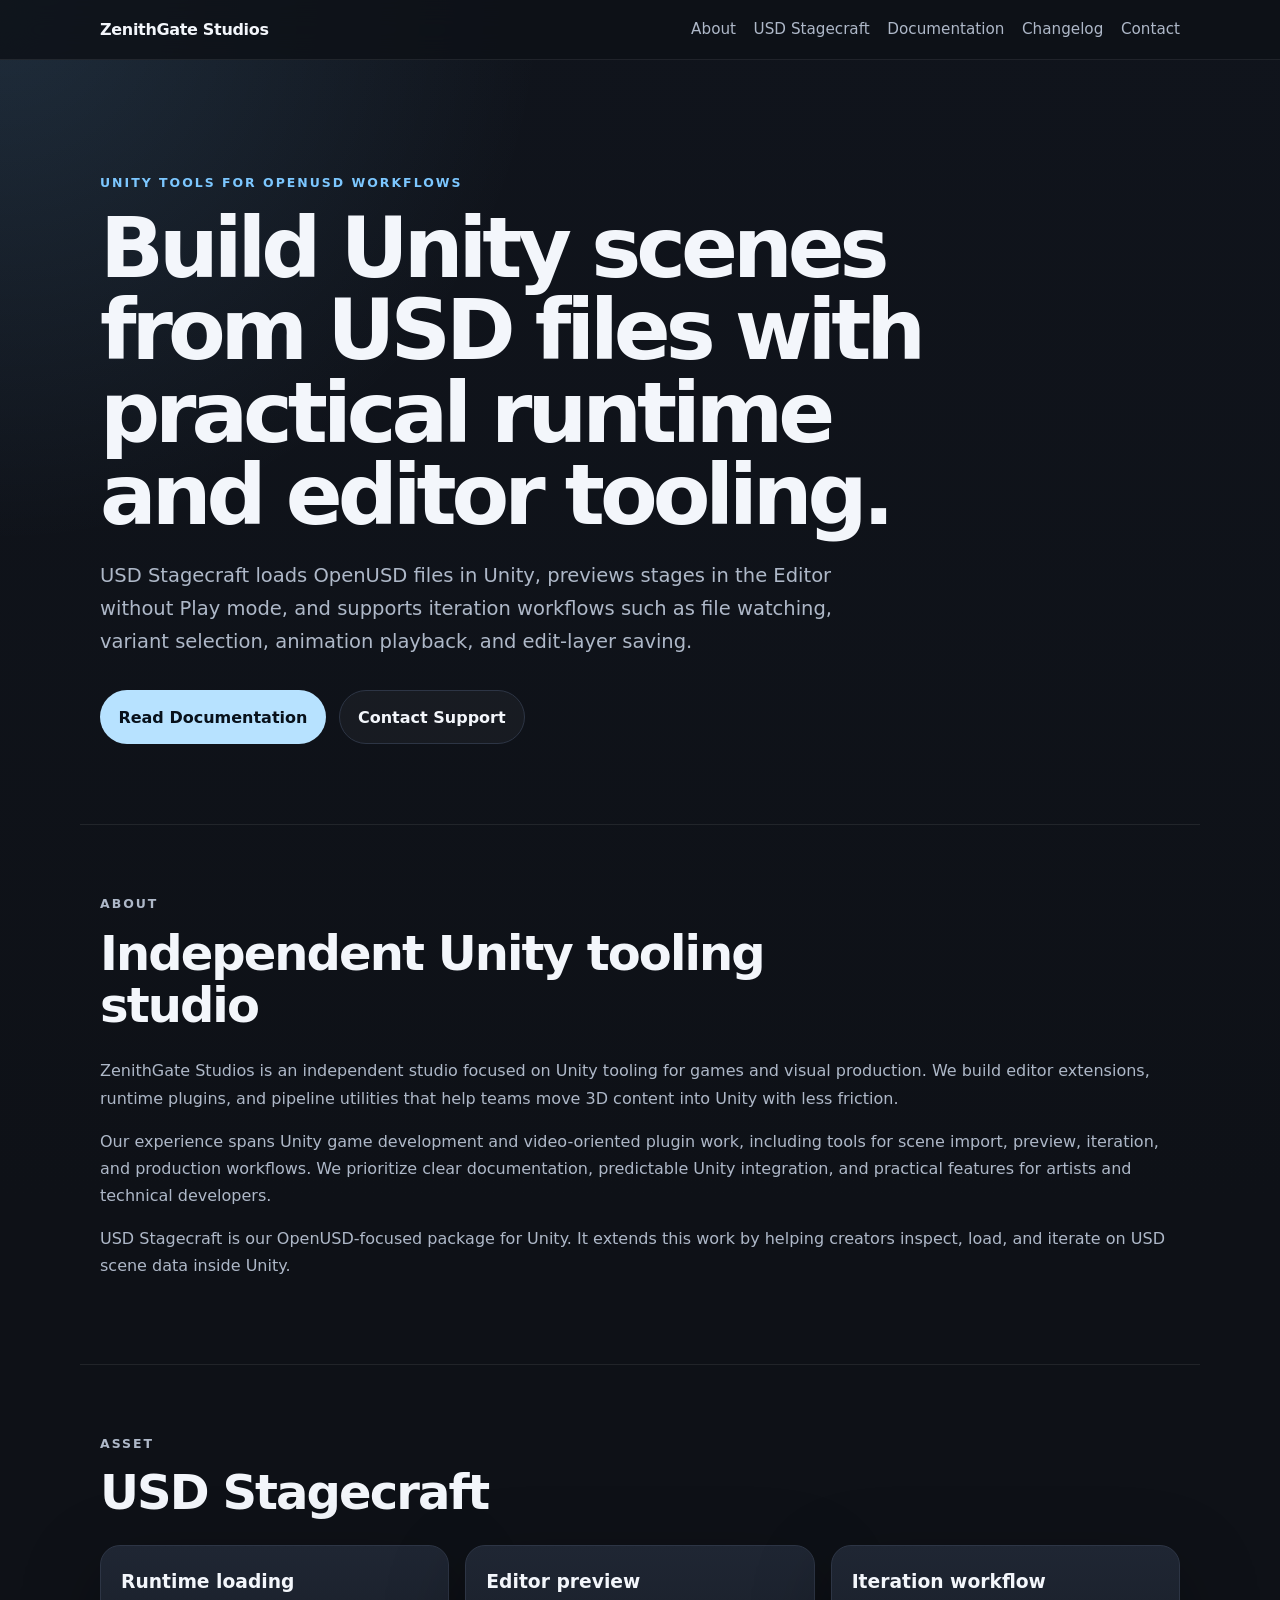
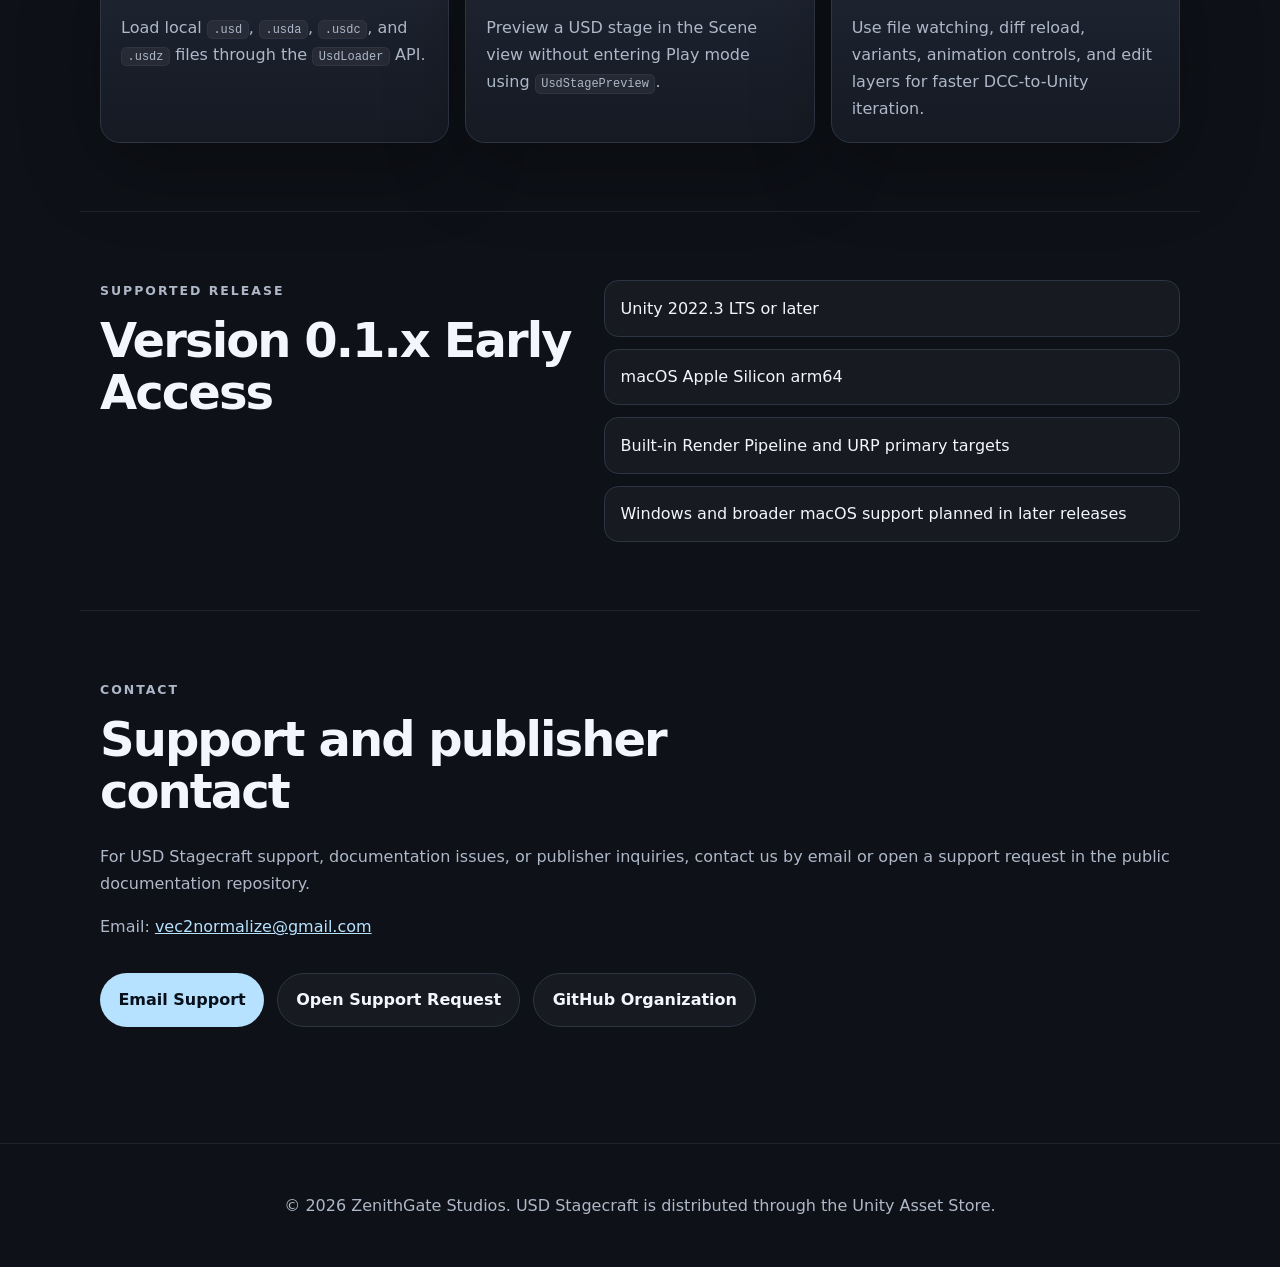
==== index.html @ a016b984 "feat: Unity審査向けパブリッシャーサイトを追加 GitHub Pages用の静的サイト、公開メール、スタジオ紹介、release-v0.1.x由来のドキュメント更新を反映する。  Co-au" ====
<!doctype html>
<html lang="en">
<head>
  <meta charset="utf-8">
  <meta name="viewport" content="width=device-width, initial-scale=1">
  <title>ZenithGate Studios | USD Stagecraft</title>
  <meta name="description" content="ZenithGate Studios builds Unity tooling for OpenUSD scene loading, editor preview, hot reload, and asset pipeline iteration.">
  <link rel="stylesheet" href="styles.css">
</head>
<body>
  <header class="site-header">
    <nav class="nav" aria-label="Primary navigation">
      <a class="brand" href="index.html">ZenithGate Studios</a>
      <div class="nav-links">
        <a href="#about">About</a>
        <a href="#asset">USD Stagecraft</a>
        <a href="documentation.html">Documentation</a>
        <a href="changelog.html">Changelog</a>
        <a href="#contact">Contact</a>
      </div>
    </nav>
  </header>

  <main>
    <section class="hero">
      <p class="eyebrow">Unity tools for OpenUSD workflows</p>
      <h1>Build Unity scenes from USD files with practical runtime and editor tooling.</h1>
      <p class="hero-copy">
        USD Stagecraft loads OpenUSD files in Unity, previews stages in the Editor without Play mode,
        and supports iteration workflows such as file watching, variant selection, animation playback,
        and edit-layer saving.
      </p>
      <div class="actions">
        <a class="button primary" href="documentation.html">Read Documentation</a>
        <a class="button secondary" href="#contact">Contact Support</a>
      </div>
    </section>

    <section id="about" class="section">
      <div class="section-heading">
        <p class="eyebrow">About</p>
        <h2>Independent Unity tooling studio</h2>
      </div>
      <p>
        ZenithGate Studios is an independent studio focused on Unity tooling for games and visual
        production. We build editor extensions, runtime plugins, and pipeline utilities that help
        teams move 3D content into Unity with less friction.
      </p>
      <p>
        Our experience spans Unity game development and video-oriented plugin work, including tools
        for scene import, preview, iteration, and production workflows. We prioritize clear
        documentation, predictable Unity integration, and practical features for artists and
        technical developers.
      </p>
      <p>
        USD Stagecraft is our OpenUSD-focused package for Unity. It extends this work by helping
        creators inspect, load, and iterate on USD scene data inside Unity.
      </p>
    </section>

    <section id="asset" class="section">
      <div class="section-heading">
        <p class="eyebrow">Asset</p>
        <h2>USD Stagecraft</h2>
      </div>
      <div class="card-grid">
        <article class="card">
          <h3>Runtime loading</h3>
          <p>Load local <code>.usd</code>, <code>.usda</code>, <code>.usdc</code>, and <code>.usdz</code> files through the <code>UsdLoader</code> API.</p>
        </article>
        <article class="card">
          <h3>Editor preview</h3>
          <p>Preview a USD stage in the Scene view without entering Play mode using <code>UsdStagePreview</code>.</p>
        </article>
        <article class="card">
          <h3>Iteration workflow</h3>
          <p>Use file watching, diff reload, variants, animation controls, and edit layers for faster DCC-to-Unity iteration.</p>
        </article>
      </div>
    </section>

    <section class="section split">
      <div>
        <p class="eyebrow">Supported release</p>
        <h2>Version 0.1.x Early Access</h2>
      </div>
      <div>
        <ul class="check-list">
          <li>Unity 2022.3 LTS or later</li>
          <li>macOS Apple Silicon arm64</li>
          <li>Built-in Render Pipeline and URP primary targets</li>
          <li>Windows and broader macOS support planned in later releases</li>
        </ul>
      </div>
    </section>

    <section id="contact" class="section contact">
      <div class="section-heading">
        <p class="eyebrow">Contact</p>
        <h2>Support and publisher contact</h2>
      </div>
      <p>
        For USD Stagecraft support, documentation issues, or publisher inquiries, contact us by email
        or open a support request in the public documentation repository.
      </p>
      <p>
        Email: <a href="mailto:vec2normalize@gmail.com">vec2normalize@gmail.com</a>
      </p>
      <div class="actions">
        <a class="button primary" href="mailto:vec2normalize@gmail.com">Email Support</a>
        <a class="button secondary" href="https://github.com/ZenithGateStudios/unity-usd-stagecraft-docs/issues/new">Open Support Request</a>
        <a class="button secondary" href="https://github.com/ZenithGateStudios">GitHub Organization</a>
      </div>
    </section>
  </main>

  <footer class="site-footer">
    <p>&copy; 2026 ZenithGate Studios. USD Stagecraft is distributed through the Unity Asset Store.</p>
  </footer>
</body>
</html>
---- styles.css ----
:root {
  color-scheme: light dark;
  --bg: #0e1117;
  --surface: #151a23;
  --surface-strong: #1f2633;
  --text: #f3f6fb;
  --muted: #aeb8c8;
  --accent: #7cc7ff;
  --accent-strong: #b7e2ff;
  --border: #2d3545;
  --shadow: 0 24px 80px rgba(0, 0, 0, 0.28);
  font-family: Inter, ui-sans-serif, system-ui, -apple-system, BlinkMacSystemFont, "Segoe UI", sans-serif;
}

* {
  box-sizing: border-box;
}

html {
  scroll-behavior: smooth;
}

body {
  margin: 0;
  background:
    radial-gradient(circle at top left, rgba(124, 199, 255, 0.14), transparent 34rem),
    linear-gradient(180deg, #10141c 0%, var(--bg) 42%);
  color: var(--text);
  line-height: 1.7;
}

a {
  color: var(--accent-strong);
}

code {
  border: 1px solid var(--border);
  border-radius: 0.35rem;
  background: rgba(255, 255, 255, 0.05);
  padding: 0.1rem 0.35rem;
  font-size: 0.92em;
}

pre {
  overflow-x: auto;
  border: 1px solid var(--border);
  border-radius: 1rem;
  background: #0a0d13;
  padding: 1.25rem;
}

pre code {
  border: 0;
  background: transparent;
  padding: 0;
}

.site-header {
  position: sticky;
  top: 0;
  z-index: 10;
  border-bottom: 1px solid rgba(255, 255, 255, 0.08);
  background: rgba(14, 17, 23, 0.84);
  backdrop-filter: blur(18px);
}

.nav {
  display: flex;
  align-items: center;
  justify-content: space-between;
  max-width: 1120px;
  margin: 0 auto;
  padding: 1rem 1.25rem;
  gap: 1rem;
}

.brand {
  color: var(--text);
  font-weight: 800;
  text-decoration: none;
  letter-spacing: -0.02em;
}

.nav-links {
  display: flex;
  flex-wrap: wrap;
  gap: 0.8rem 1.1rem;
}

.nav-links a {
  color: var(--muted);
  font-size: 0.95rem;
  text-decoration: none;
}

.nav-links a:hover {
  color: var(--text);
}

.hero,
.content-page,
.section {
  max-width: 1120px;
  margin: 0 auto;
}

.hero {
  padding: 7rem 1.25rem 5rem;
}

.hero h1,
.page-title h1 {
  max-width: 900px;
  margin: 0;
  font-size: clamp(2.6rem, 7vw, 5.25rem);
  line-height: 0.98;
  letter-spacing: -0.06em;
}

.hero-copy,
.page-title p,
.section p {
  color: var(--muted);
}

.hero-copy {
  max-width: 760px;
  margin: 1.4rem 0 0;
  font-size: 1.22rem;
}

.eyebrow {
  margin: 0 0 0.85rem;
  color: var(--accent);
  font-size: 0.78rem;
  font-weight: 800;
  letter-spacing: 0.16em;
  text-transform: uppercase;
}

.actions {
  display: flex;
  flex-wrap: wrap;
  gap: 0.8rem;
  margin-top: 2rem;
}

.button {
  display: inline-flex;
  align-items: center;
  justify-content: center;
  border-radius: 999px;
  padding: 0.78rem 1.15rem;
  font-weight: 700;
  text-decoration: none;
}

.button.primary {
  background: var(--accent-strong);
  color: #08111b;
}

.button.secondary {
  border: 1px solid var(--border);
  color: var(--text);
  background: rgba(255, 255, 255, 0.04);
}

.section {
  padding: 4.25rem 1.25rem;
  border-top: 1px solid rgba(255, 255, 255, 0.08);
}

.section-heading {
  max-width: 760px;
  margin-bottom: 1.6rem;
}

.section h2,
.page-title h1 {
  color: var(--text);
}

.section h2 {
  margin: 0 0 1rem;
  font-size: clamp(1.8rem, 4vw, 3rem);
  line-height: 1.08;
  letter-spacing: -0.04em;
}

.section h3 {
  margin: 0 0 0.65rem;
}

.card-grid {
  display: grid;
  grid-template-columns: repeat(3, minmax(0, 1fr));
  gap: 1rem;
}

.card {
  min-height: 100%;
  border: 1px solid var(--border);
  border-radius: 1.25rem;
  background: linear-gradient(180deg, var(--surface-strong), var(--surface));
  padding: 1.25rem;
  box-shadow: var(--shadow);
}

.card p {
  margin-bottom: 0;
}

.split {
  display: grid;
  grid-template-columns: minmax(0, 0.9fr) minmax(0, 1.1fr);
  gap: 2rem;
  align-items: start;
}

.check-list {
  display: grid;
  gap: 0.75rem;
  margin: 0;
  padding: 0;
  list-style: none;
}

.check-list li {
  border: 1px solid var(--border);
  border-radius: 0.9rem;
  background: rgba(255, 255, 255, 0.04);
  padding: 0.85rem 1rem;
}

.contact {
  margin-bottom: 3rem;
}

.content-page {
  padding: 0 0 3rem;
}

.page-title {
  padding: 5rem 1.25rem 3rem;
}

.page-title p {
  max-width: 760px;
  font-size: 1.15rem;
}

.table-wrapper {
  overflow-x: auto;
}

table {
  width: 100%;
  border-collapse: collapse;
  border: 1px solid var(--border);
  border-radius: 1rem;
  overflow: hidden;
}

th,
td {
  border-bottom: 1px solid var(--border);
  padding: 0.9rem 1rem;
  text-align: left;
  vertical-align: top;
}

th {
  width: 13rem;
  background: rgba(255, 255, 255, 0.05);
}

tr:last-child th,
tr:last-child td {
  border-bottom: 0;
}

.release h2 span {
  color: var(--muted);
  font-size: 1rem;
  font-weight: 600;
}

.site-footer {
  border-top: 1px solid rgba(255, 255, 255, 0.08);
  color: var(--muted);
  padding: 2rem 1.25rem;
  text-align: center;
}

@media (max-width: 820px) {
  .nav {
    align-items: flex-start;
    flex-direction: column;
  }

  .hero {
    padding-top: 4.5rem;
  }

  .card-grid,
  .split {
    grid-template-columns: 1fr;
  }
}
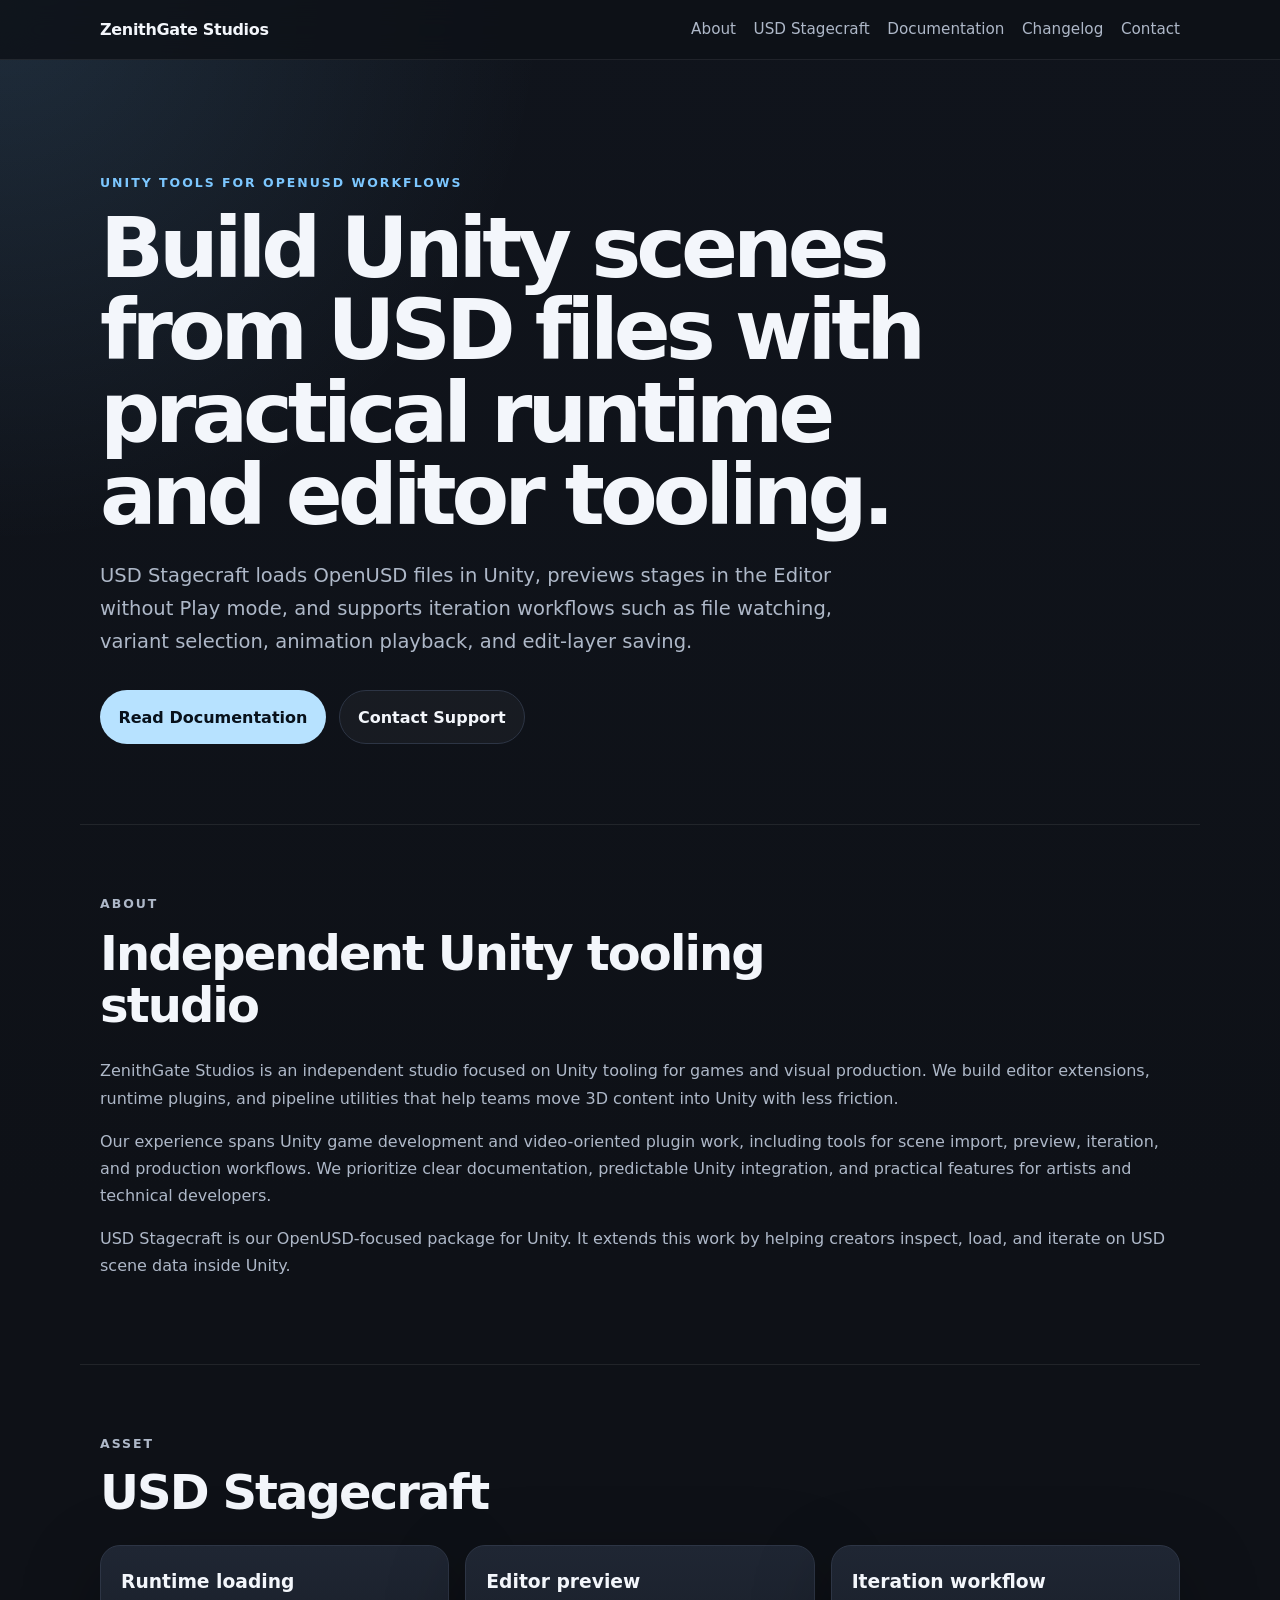
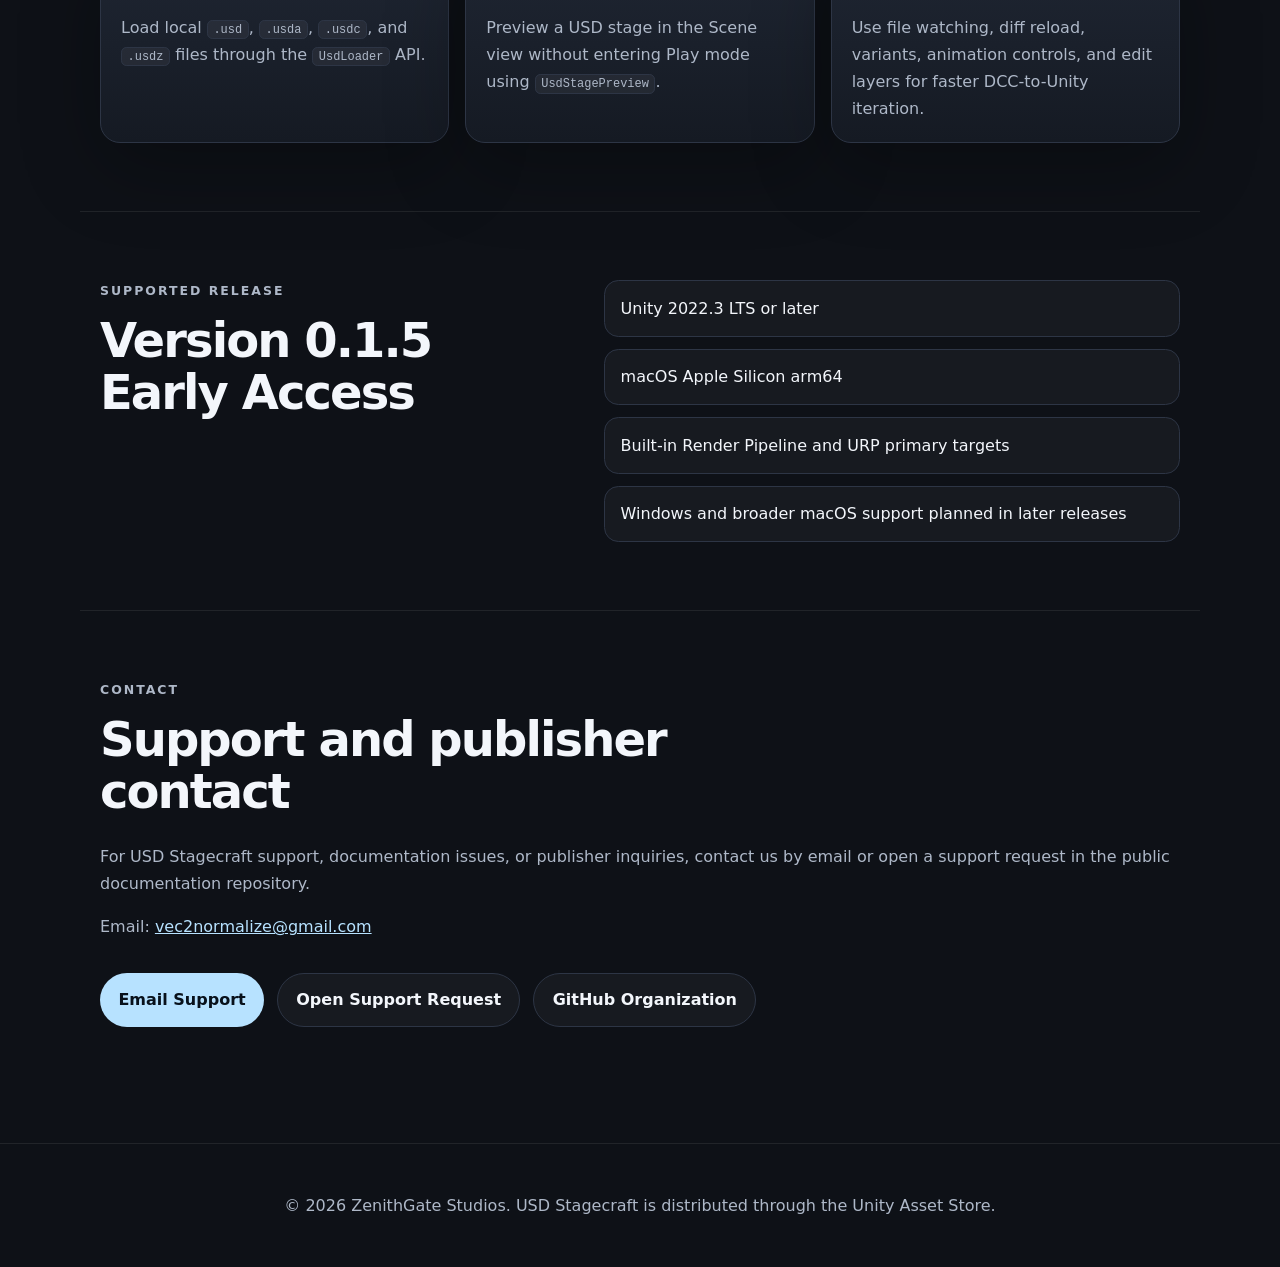
==== commit 1f3f2a58: "docs: 0.1.5の変更履歴とバージョン表記を反映 GitHub PagesサイトとCHANGELOGに0.1.5（英語ドキュメント対応）を追加する。  Co-authored-by: Curso" ====
--- a/index.html
+++ b/index.html
@@ -82,7 +82,7 @@
     <section class="section split">
       <div>
         <p class="eyebrow">Supported release</p>
-        <h2>Version 0.1.x Early Access</h2>
+        <h2>Version 0.1.5 Early Access</h2>
       </div>
       <div>
         <ul class="check-list">
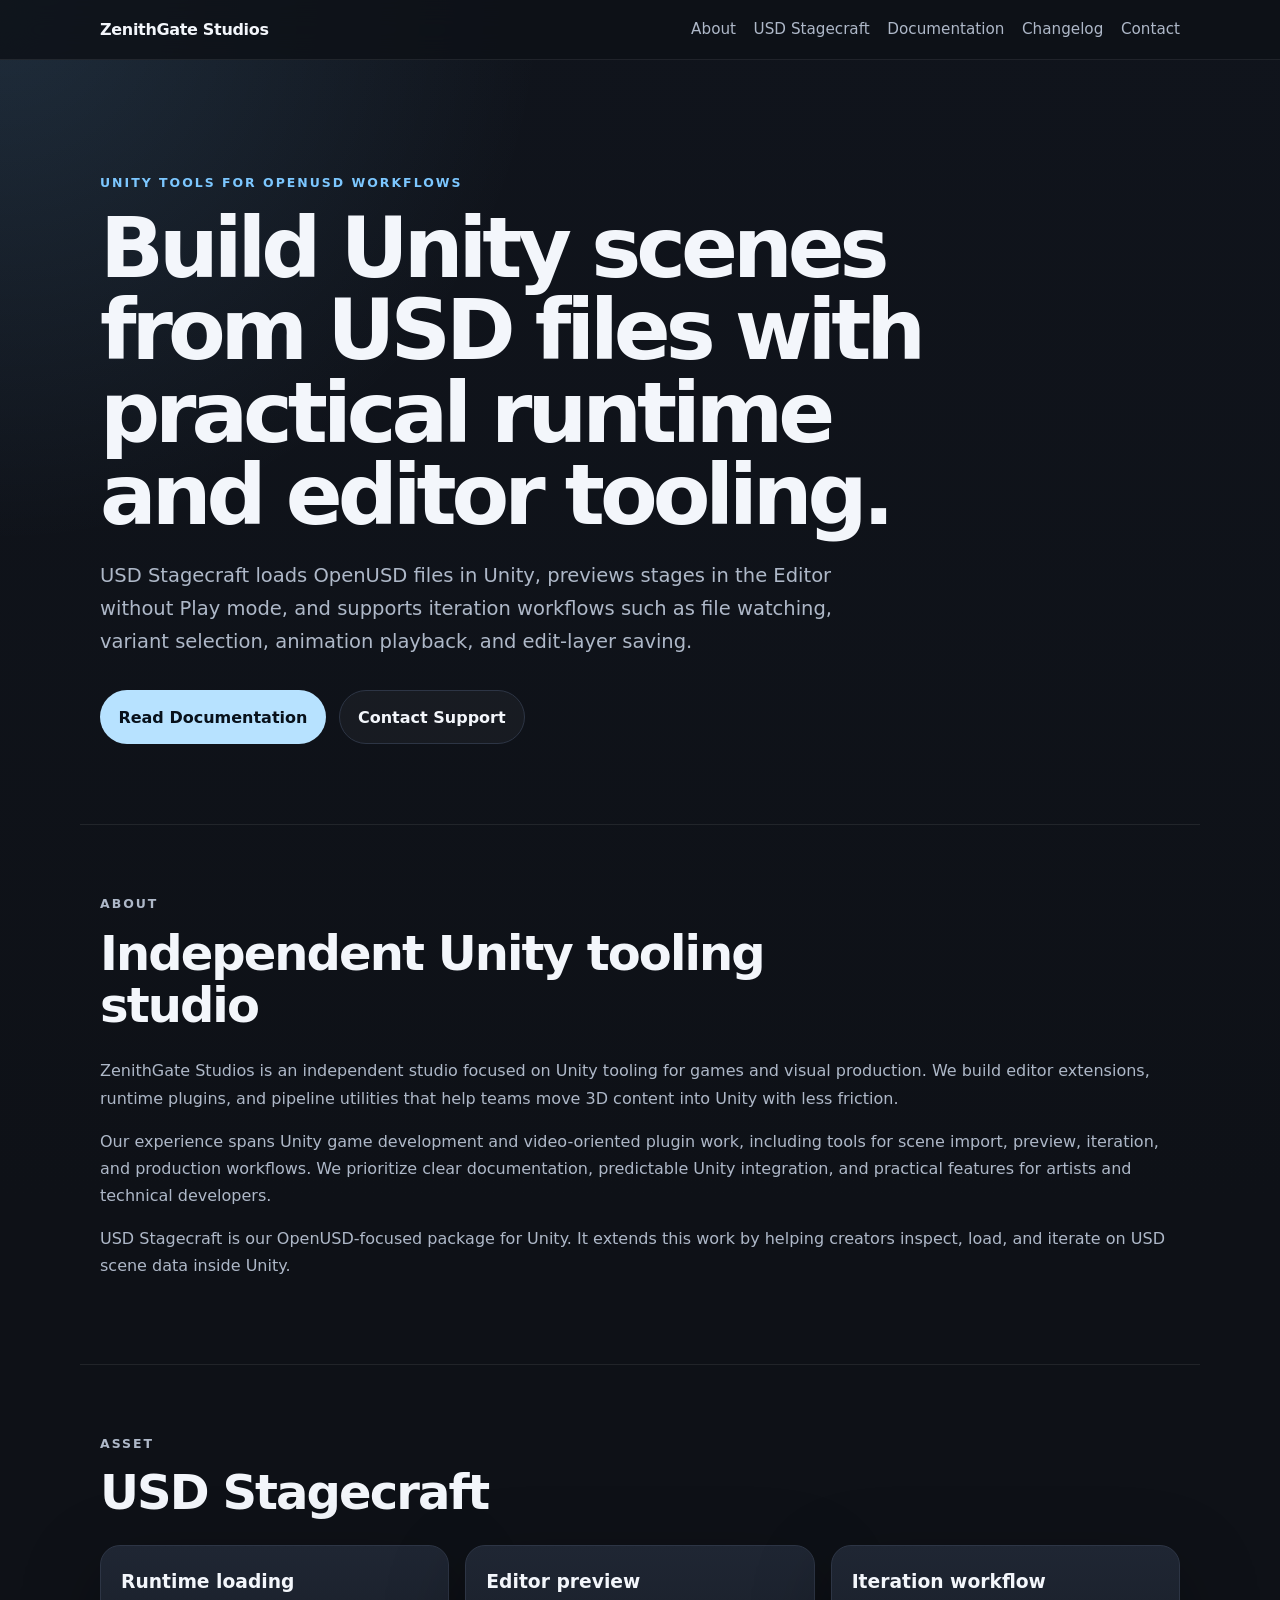
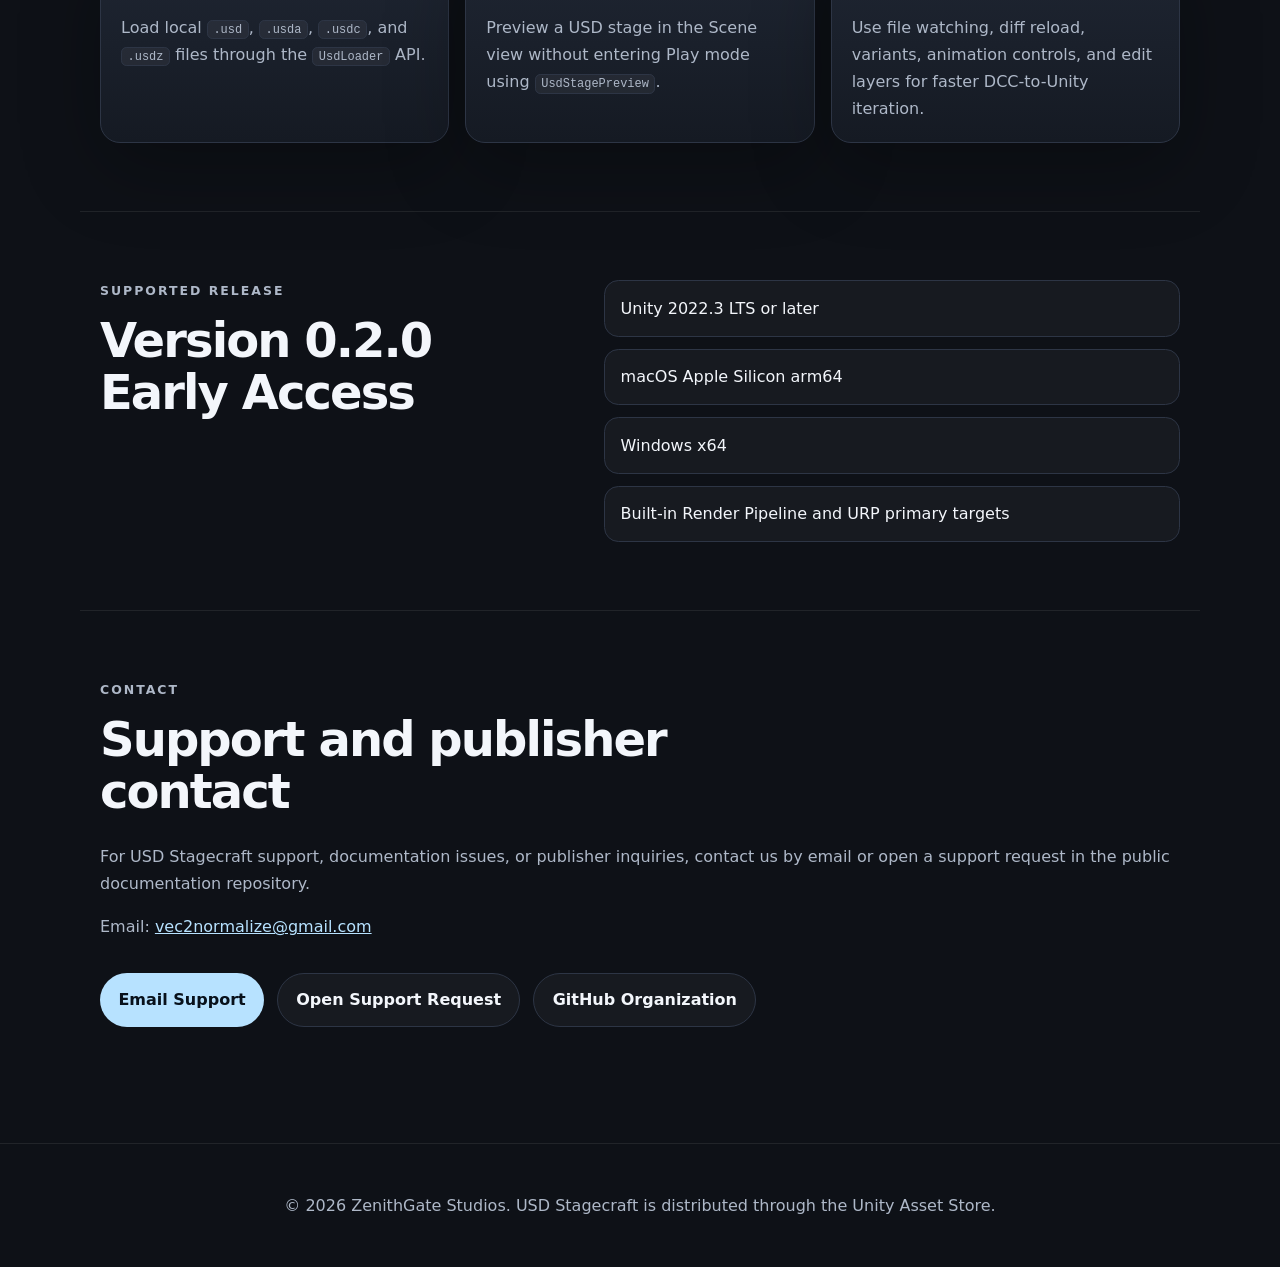
==== commit 05e0c8cb: "docs: sync v0.2.0 from release-v0.2.x README/CHANGELOG を製品リポジトリからミラーし、GitHub Pages の HTML を v0.2.0（W" ====
--- a/index.html
+++ b/index.html
@@ -82,14 +82,14 @@
     <section class="section split">
       <div>
         <p class="eyebrow">Supported release</p>
-        <h2>Version 0.1.5 Early Access</h2>
+        <h2>Version 0.2.0 Early Access</h2>
       </div>
       <div>
         <ul class="check-list">
           <li>Unity 2022.3 LTS or later</li>
           <li>macOS Apple Silicon arm64</li>
+          <li>Windows x64</li>
           <li>Built-in Render Pipeline and URP primary targets</li>
-          <li>Windows and broader macOS support planned in later releases</li>
         </ul>
       </div>
     </section>
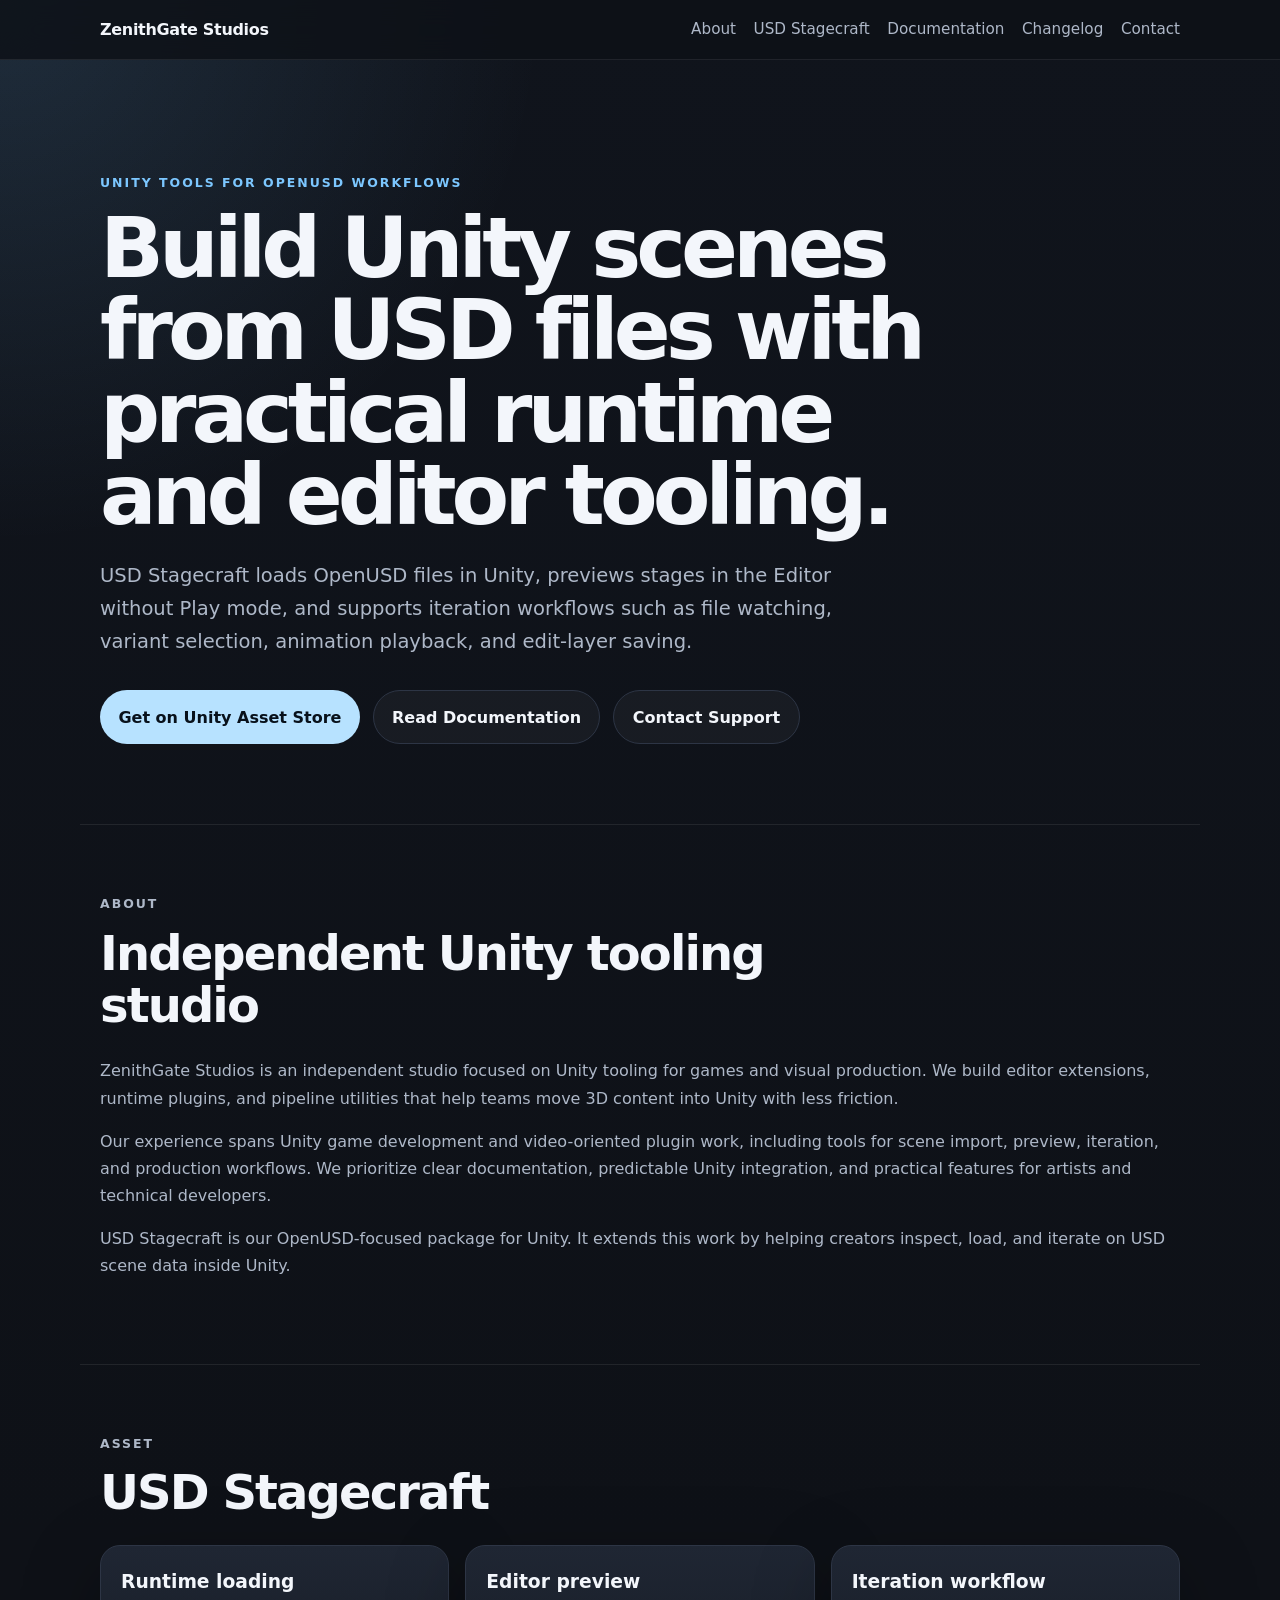
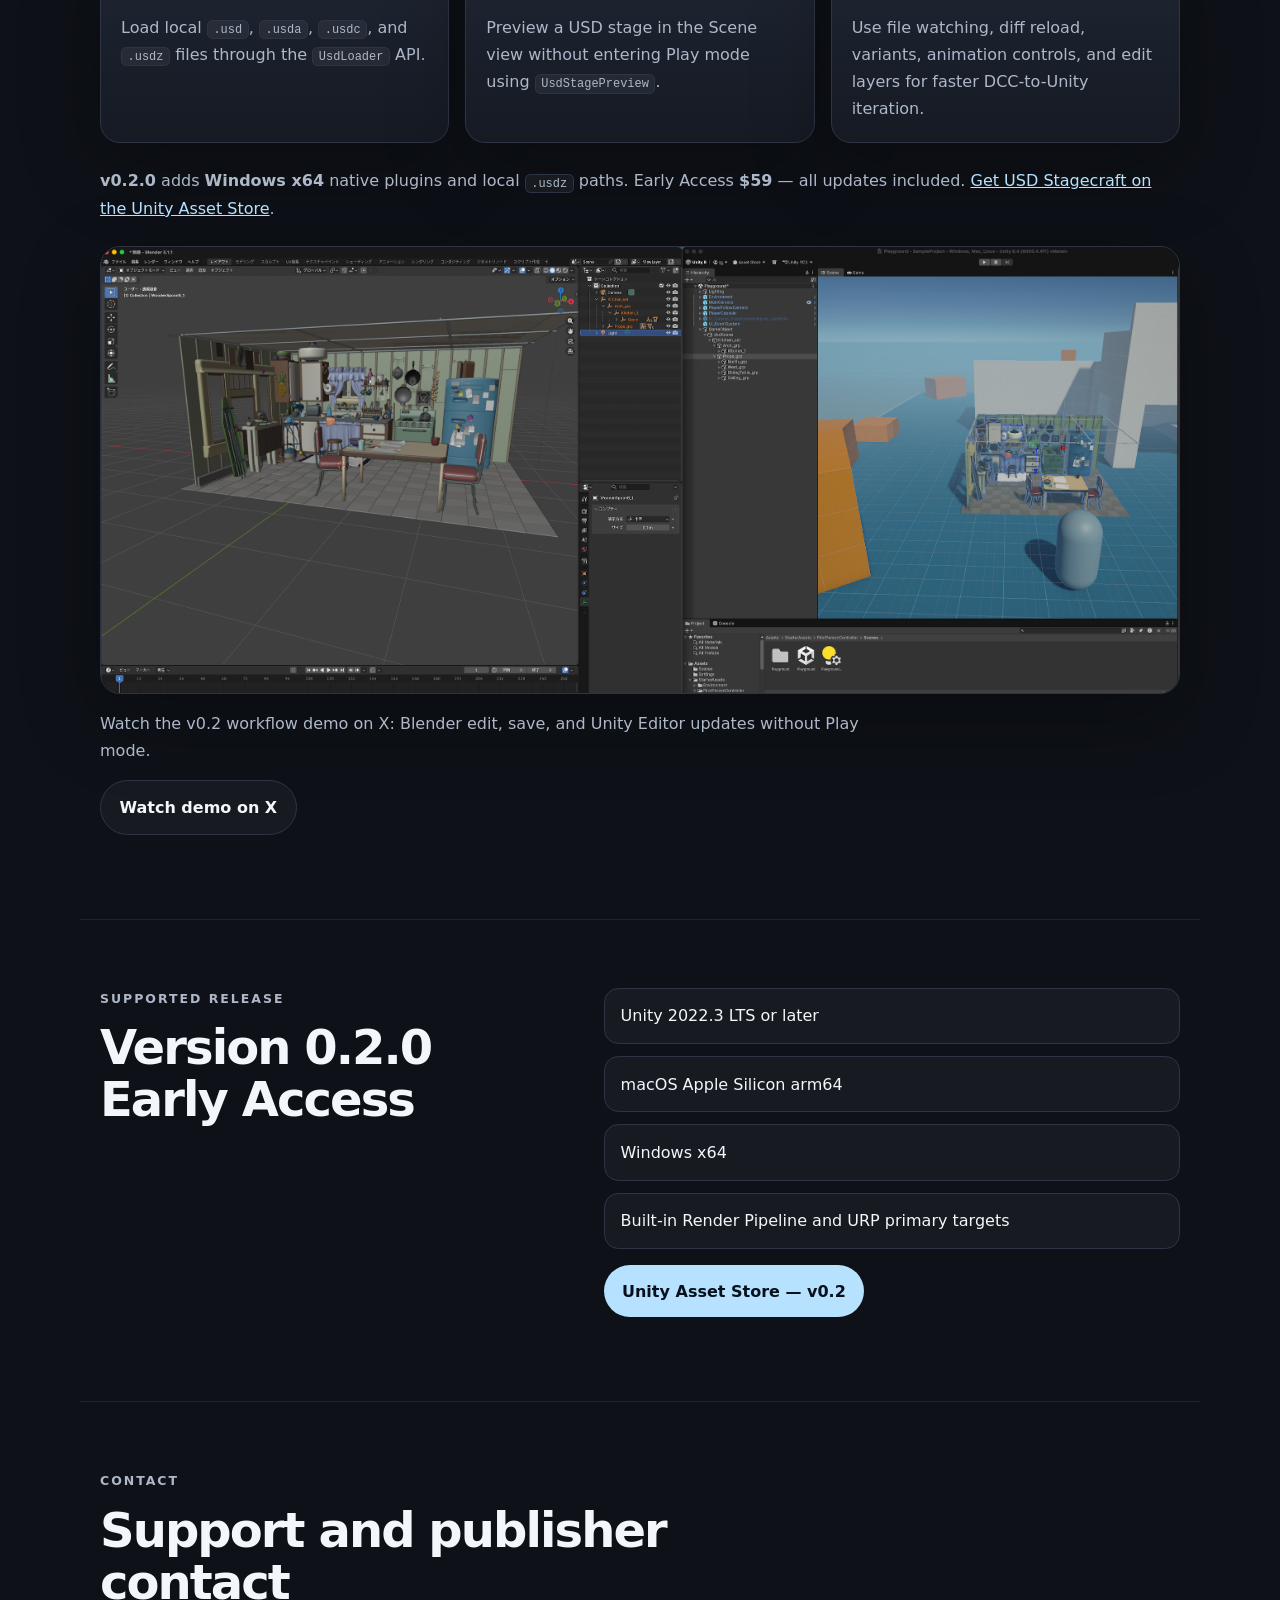
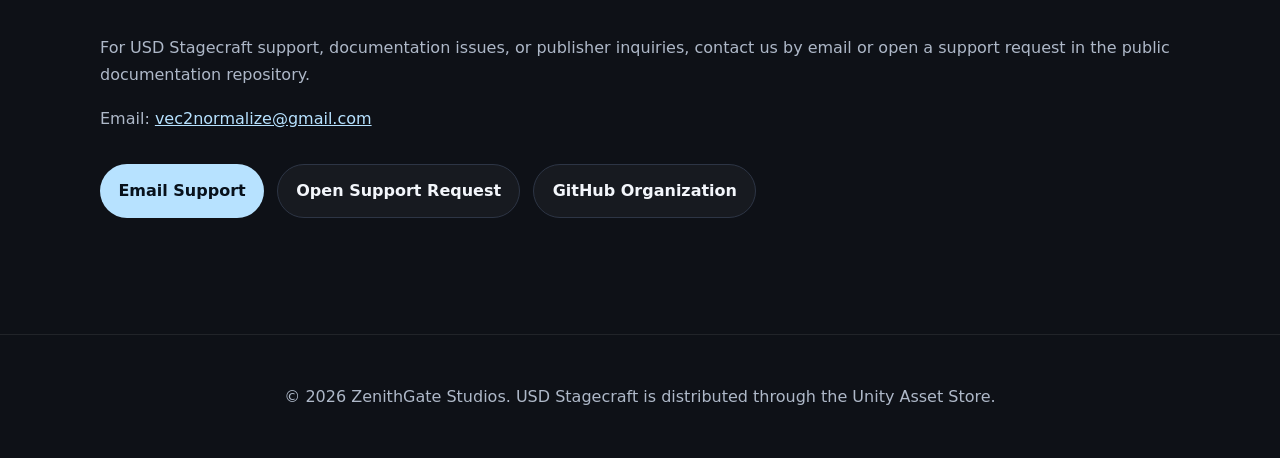
==== commit 30587712: "docs: add v0.2 workflow demo link" ====
--- a/index.html
+++ b/index.html
@@ -31,7 +31,8 @@
         and edit-layer saving.
       </p>
       <div class="actions">
-        <a class="button primary" href="documentation.html">Read Documentation</a>
+        <a class="button primary" href="https://assetstore.unity.com/packages/tools/integration/usd-stagecraft-377054" rel="noopener" target="_blank">Get on Unity Asset Store</a>
+        <a class="button secondary" href="documentation.html">Read Documentation</a>
         <a class="button secondary" href="#contact">Contact Support</a>
       </div>
     </section>
@@ -77,6 +78,22 @@
           <p>Use file watching, diff reload, variants, animation controls, and edit layers for faster DCC-to-Unity iteration.</p>
         </article>
       </div>
+      <p style="margin-top: 1.5rem;">
+        <strong>v0.2.0</strong> adds <strong>Windows x64</strong> native plugins and local <code>.usdz</code> paths.
+        Early Access <strong>$59</strong> — all updates included.
+        <a href="https://assetstore.unity.com/packages/tools/integration/usd-stagecraft-377054" rel="noopener" target="_blank">Get USD Stagecraft on the Unity Asset Store</a>.
+      </p>
+      <div class="demo-card">
+        <a href="https://x.com/nagii123/status/2073392599000613274" rel="noopener" target="_blank">
+          <img src="images/usd-stagecraft-v0.2-demo-thumbnail.png" alt="USD Stagecraft v0.2 demo: Blender USD edit updates Unity Editor without Play mode">
+        </a>
+        <p>
+          Watch the v0.2 workflow demo on X: Blender edit, save, and Unity Editor updates without Play mode.
+        </p>
+        <p>
+          <a class="button secondary" href="https://x.com/nagii123/status/2073392599000613274" rel="noopener" target="_blank">Watch demo on X</a>
+        </p>
+      </div>
     </section>
 
     <section class="section split">
@@ -91,6 +108,9 @@
           <li>Windows x64</li>
           <li>Built-in Render Pipeline and URP primary targets</li>
         </ul>
+        <p style="margin-top: 1rem;">
+          <a class="button primary" href="https://assetstore.unity.com/packages/tools/integration/usd-stagecraft-377054" rel="noopener" target="_blank">Unity Asset Store — v0.2</a>
+        </p>
       </div>
     </section>
 
--- a/styles.css
+++ b/styles.css
@@ -211,6 +211,22 @@
   margin-bottom: 0;
 }
 
+.demo-card {
+  margin-top: 1.5rem;
+}
+
+.demo-card img {
+  display: block;
+  width: 100%;
+  border: 1px solid var(--border);
+  border-radius: 1.25rem;
+  box-shadow: var(--shadow);
+}
+
+.demo-card p {
+  max-width: 760px;
+}
+
 .split {
   display: grid;
   grid-template-columns: minmax(0, 0.9fr) minmax(0, 1.1fr);
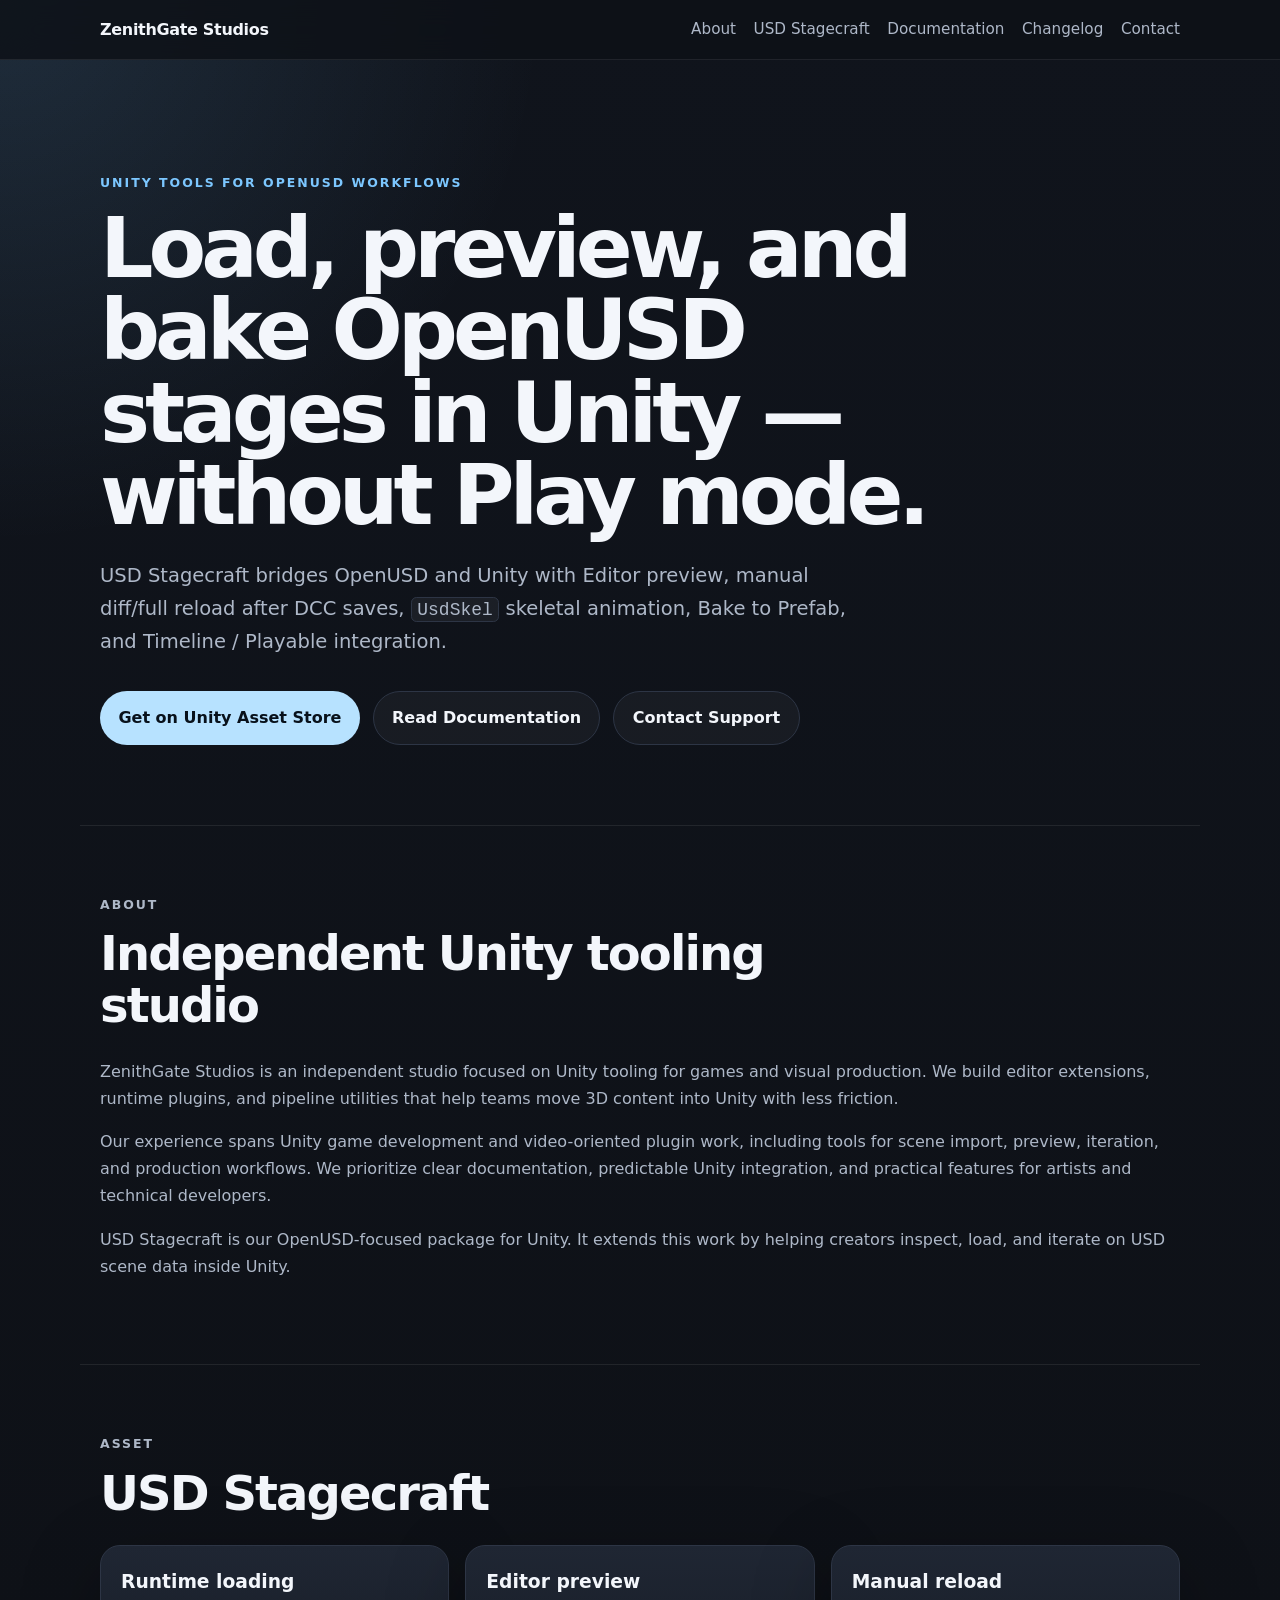
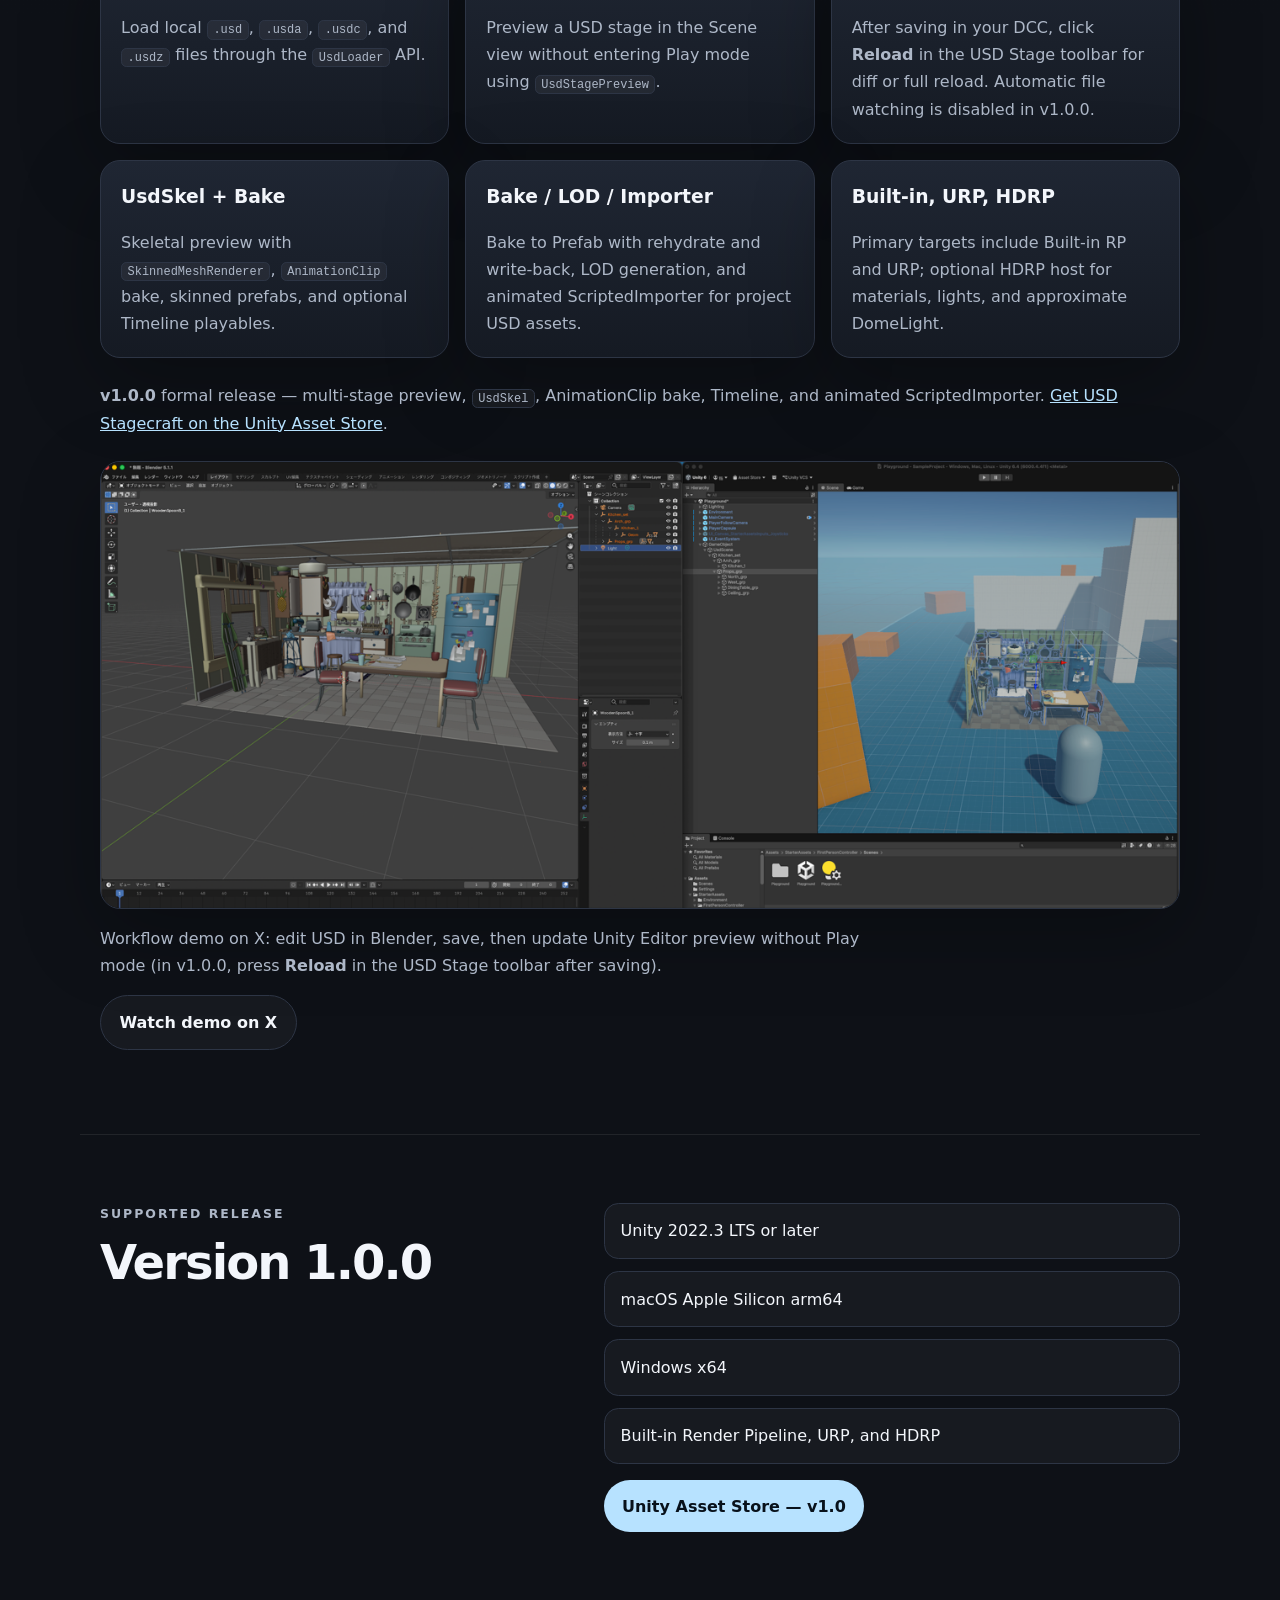
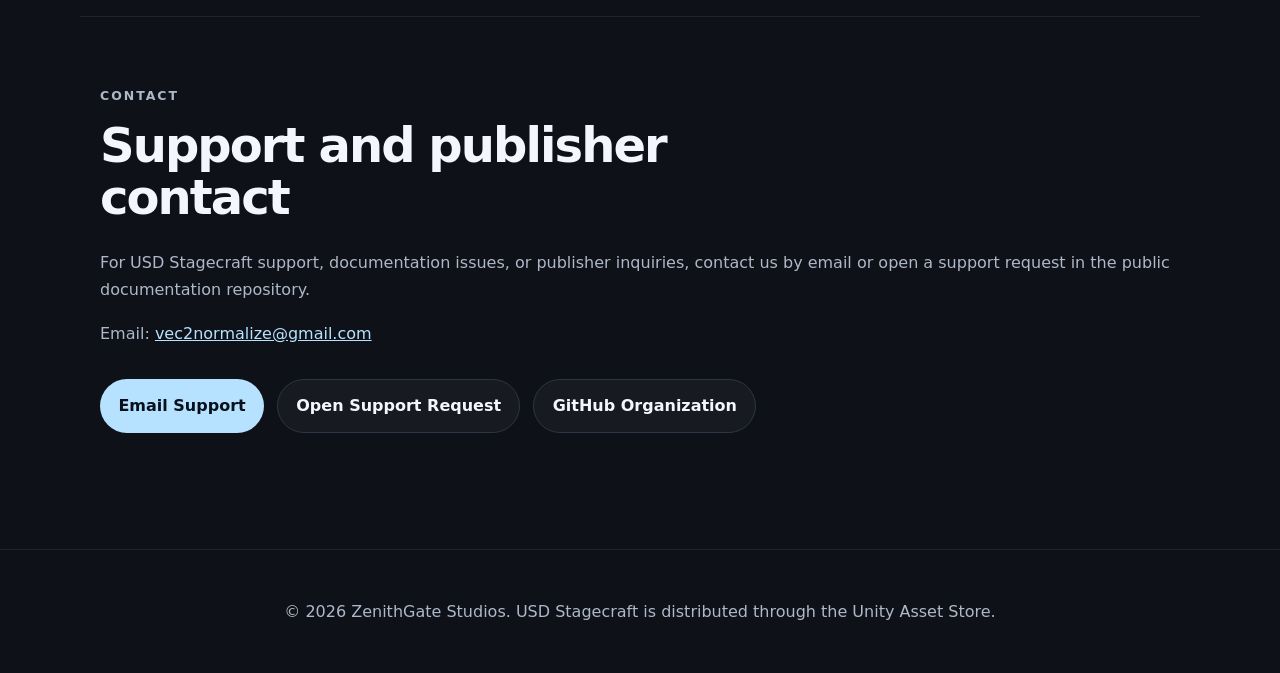
==== commit 4545e484: "docs: sync v1.0.0 with Asset Store submission 1.0.0 - Sync CHANGELOG, README, LICENSE from unity-usd" ====
--- a/index.html
+++ b/index.html
@@ -4,7 +4,7 @@
   <meta charset="utf-8">
   <meta name="viewport" content="width=device-width, initial-scale=1">
   <title>ZenithGate Studios | USD Stagecraft</title>
-  <meta name="description" content="ZenithGate Studios builds Unity tooling for OpenUSD scene loading, editor preview, hot reload, and asset pipeline iteration.">
+  <meta name="description" content="USD Stagecraft v1.0 — OpenUSD runtime loading, Editor preview, manual reload, UsdSkel, Bake to Prefab, and Timeline for Unity.">
   <link rel="stylesheet" href="styles.css">
 </head>
 <body>
@@ -24,11 +24,10 @@
   <main>
     <section class="hero">
       <p class="eyebrow">Unity tools for OpenUSD workflows</p>
-      <h1>Build Unity scenes from USD files with practical runtime and editor tooling.</h1>
+      <h1>Load, preview, and bake OpenUSD stages in Unity — without Play mode.</h1>
       <p class="hero-copy">
-        USD Stagecraft loads OpenUSD files in Unity, previews stages in the Editor without Play mode,
-        and supports iteration workflows such as file watching, variant selection, animation playback,
-        and edit-layer saving.
+        USD Stagecraft bridges OpenUSD and Unity with Editor preview, manual diff/full reload after DCC saves,
+        <code>UsdSkel</code> skeletal animation, Bake to Prefab, and Timeline / Playable integration.
       </p>
       <div class="actions">
         <a class="button primary" href="https://assetstore.unity.com/packages/tools/integration/usd-stagecraft-377054" rel="noopener" target="_blank">Get on Unity Asset Store</a>
@@ -74,21 +73,33 @@
           <p>Preview a USD stage in the Scene view without entering Play mode using <code>UsdStagePreview</code>.</p>
         </article>
         <article class="card">
-          <h3>Iteration workflow</h3>
-          <p>Use file watching, diff reload, variants, animation controls, and edit layers for faster DCC-to-Unity iteration.</p>
+          <h3>Manual reload</h3>
+          <p>After saving in your DCC, click <strong>Reload</strong> in the USD Stage toolbar for diff or full reload. Automatic file watching is disabled in v1.0.0.</p>
+        </article>
+        <article class="card">
+          <h3>UsdSkel + Bake</h3>
+          <p>Skeletal preview with <code>SkinnedMeshRenderer</code>, <code>AnimationClip</code> bake, skinned prefabs, and optional Timeline playables.</p>
+        </article>
+        <article class="card">
+          <h3>Bake / LOD / Importer</h3>
+          <p>Bake to Prefab with rehydrate and write-back, LOD generation, and animated ScriptedImporter for project USD assets.</p>
+        </article>
+        <article class="card">
+          <h3>Built-in, URP, HDRP</h3>
+          <p>Primary targets include Built-in RP and URP; optional HDRP host for materials, lights, and approximate DomeLight.</p>
         </article>
       </div>
       <p style="margin-top: 1.5rem;">
-        <strong>v0.2.0</strong> adds <strong>Windows x64</strong> native plugins and local <code>.usdz</code> paths.
-        Early Access <strong>$59</strong> — all updates included.
+        <strong>v1.0.0</strong> formal release — multi-stage preview, <code>UsdSkel</code>, AnimationClip bake, Timeline, and animated ScriptedImporter.
         <a href="https://assetstore.unity.com/packages/tools/integration/usd-stagecraft-377054" rel="noopener" target="_blank">Get USD Stagecraft on the Unity Asset Store</a>.
       </p>
       <div class="demo-card">
         <a href="https://x.com/nagii123/status/2073392599000613274" rel="noopener" target="_blank">
-          <img src="images/usd-stagecraft-v0.2-demo-thumbnail.png" alt="USD Stagecraft v0.2 demo: Blender USD edit updates Unity Editor without Play mode">
+          <img src="images/usd-stagecraft-v0.2-demo-thumbnail.png" alt="USD Stagecraft demo: Blender USD edit updates Unity Editor without Play mode">
         </a>
         <p>
-          Watch the v0.2 workflow demo on X: Blender edit, save, and Unity Editor updates without Play mode.
+          Workflow demo on X: edit USD in Blender, save, then update Unity Editor preview without Play mode
+          (in v1.0.0, press <strong>Reload</strong> in the USD Stage toolbar after saving).
         </p>
         <p>
           <a class="button secondary" href="https://x.com/nagii123/status/2073392599000613274" rel="noopener" target="_blank">Watch demo on X</a>
@@ -99,17 +110,17 @@
     <section class="section split">
       <div>
         <p class="eyebrow">Supported release</p>
-        <h2>Version 0.2.0 Early Access</h2>
+        <h2>Version 1.0.0</h2>
       </div>
       <div>
         <ul class="check-list">
           <li>Unity 2022.3 LTS or later</li>
           <li>macOS Apple Silicon arm64</li>
           <li>Windows x64</li>
-          <li>Built-in Render Pipeline and URP primary targets</li>
+          <li>Built-in Render Pipeline, URP, and HDRP</li>
         </ul>
         <p style="margin-top: 1rem;">
-          <a class="button primary" href="https://assetstore.unity.com/packages/tools/integration/usd-stagecraft-377054" rel="noopener" target="_blank">Unity Asset Store — v0.2</a>
+          <a class="button primary" href="https://assetstore.unity.com/packages/tools/integration/usd-stagecraft-377054" rel="noopener" target="_blank">Unity Asset Store — v1.0</a>
         </p>
       </div>
     </section>
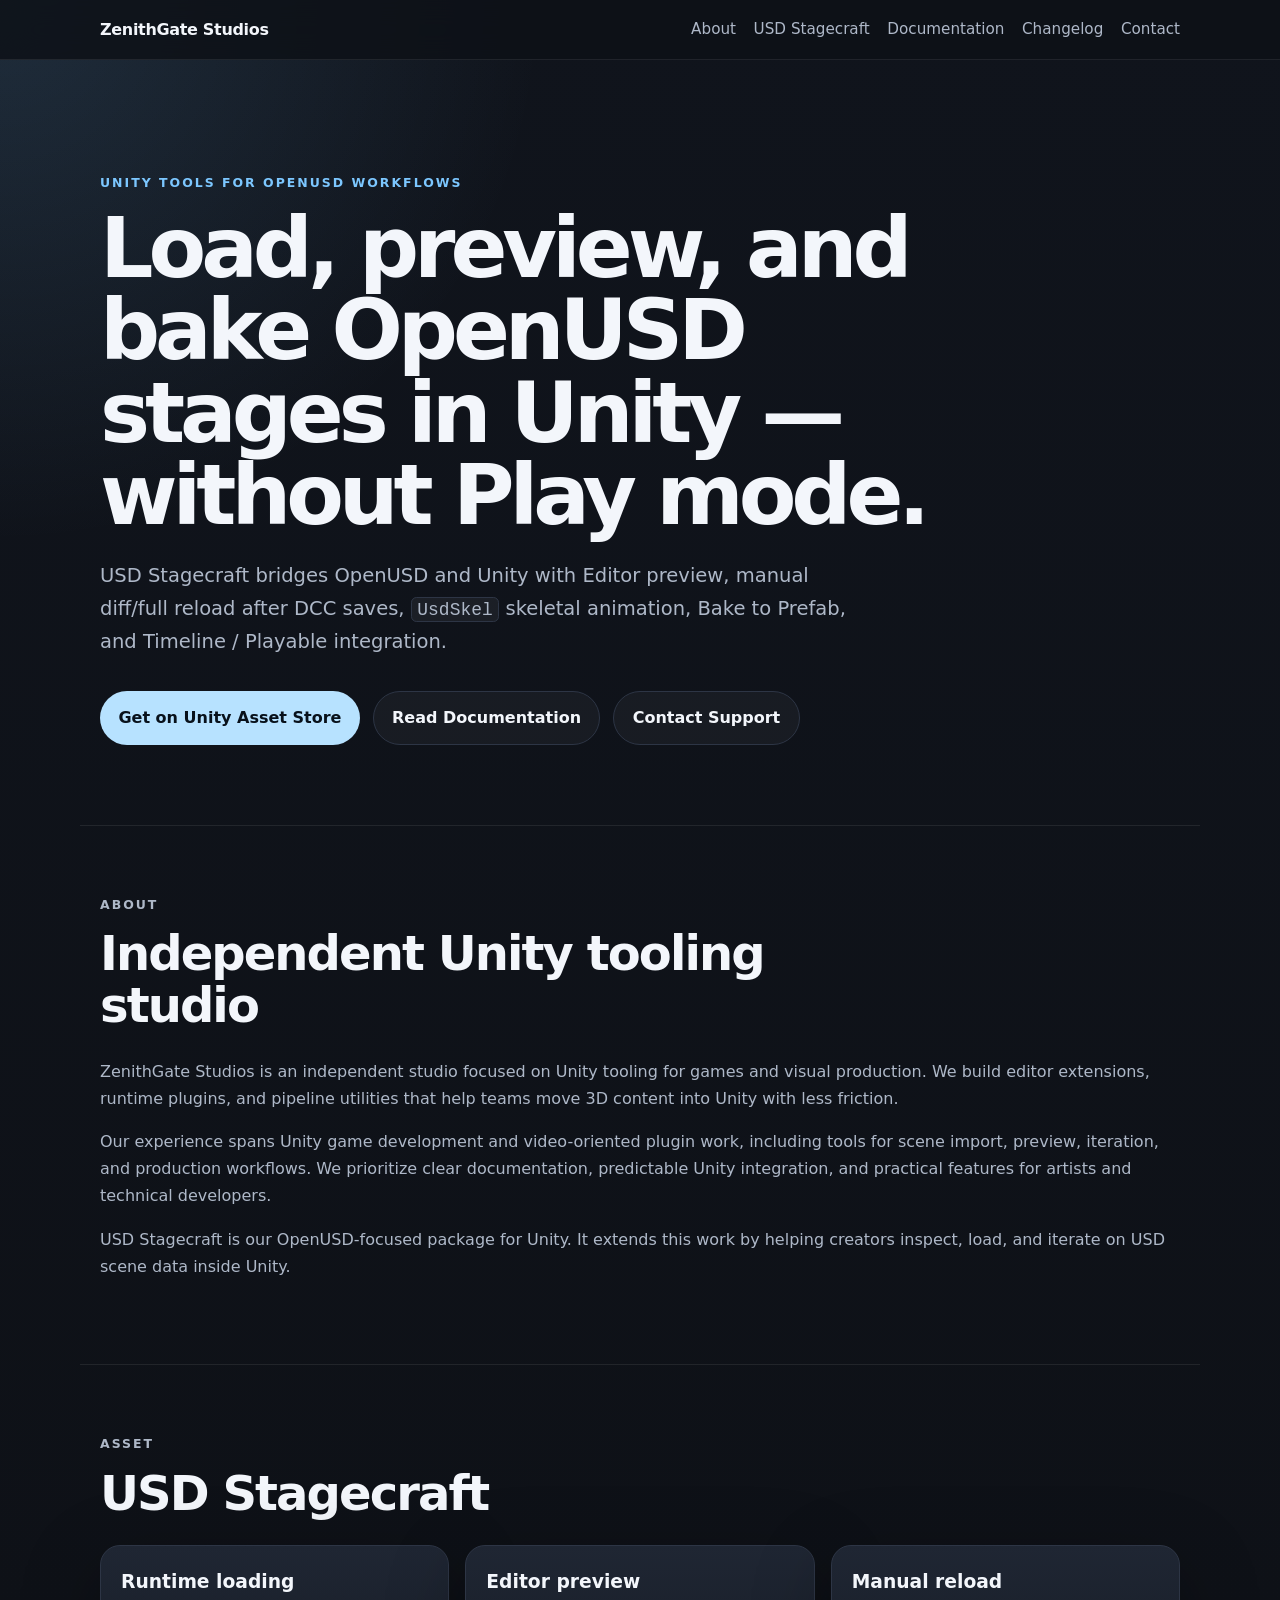
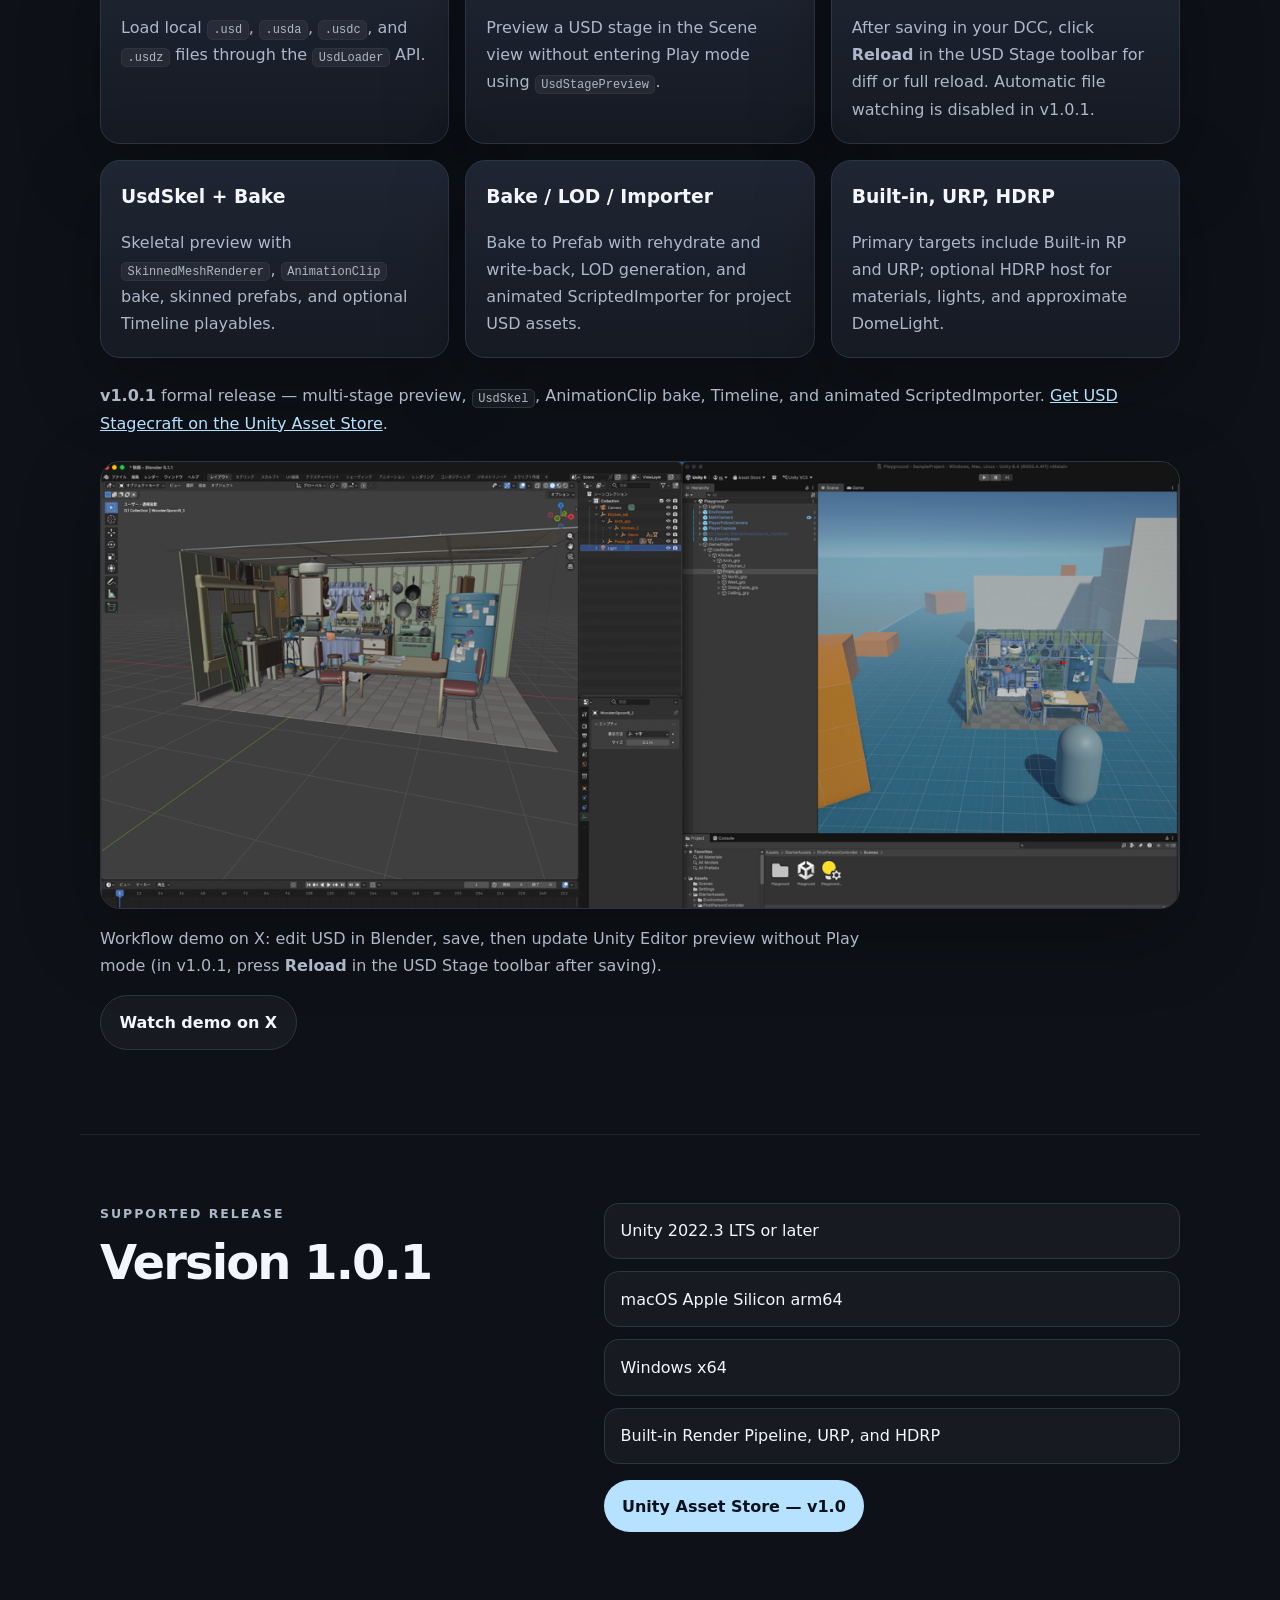
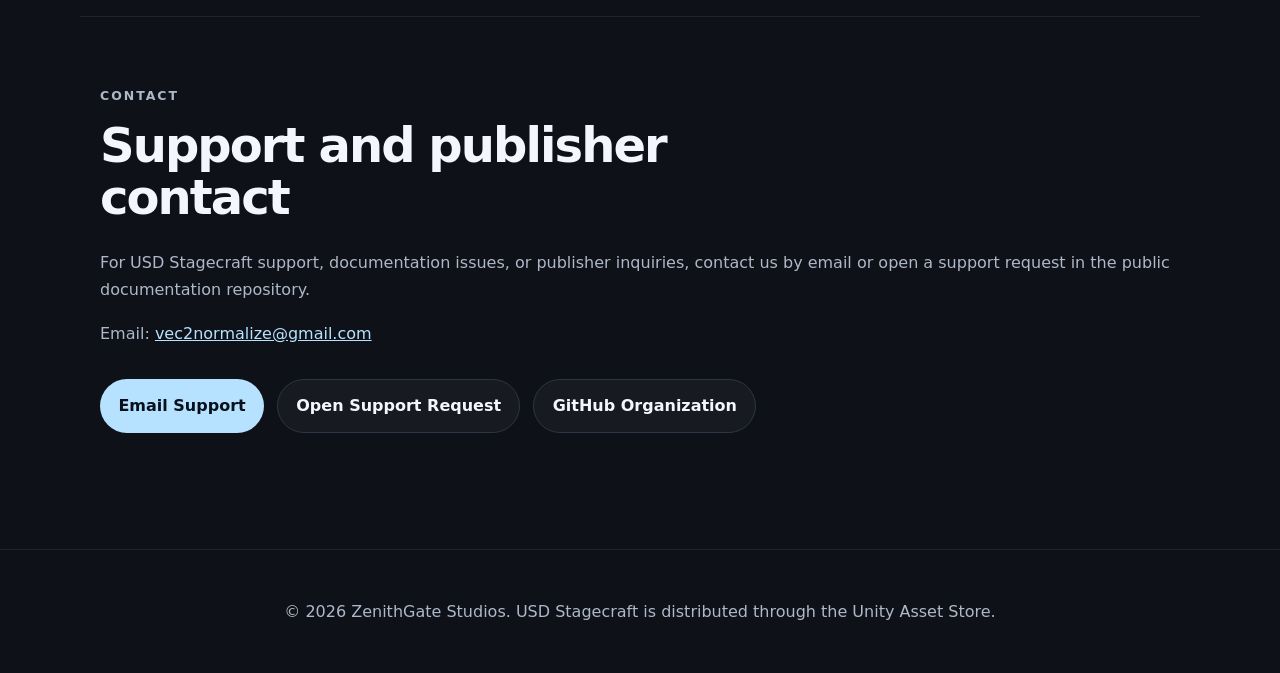
==== commit 980df1f0: "docs: rebrand public package version to 1.0.1 Present 1.0.1 as the first public v1.0 package version" ====
--- a/index.html
+++ b/index.html
@@ -74,7 +74,7 @@
         </article>
         <article class="card">
           <h3>Manual reload</h3>
-          <p>After saving in your DCC, click <strong>Reload</strong> in the USD Stage toolbar for diff or full reload. Automatic file watching is disabled in v1.0.0.</p>
+          <p>After saving in your DCC, click <strong>Reload</strong> in the USD Stage toolbar for diff or full reload. Automatic file watching is disabled in v1.0.1.</p>
         </article>
         <article class="card">
           <h3>UsdSkel + Bake</h3>
@@ -90,7 +90,7 @@
         </article>
       </div>
       <p style="margin-top: 1.5rem;">
-        <strong>v1.0.0</strong> formal release — multi-stage preview, <code>UsdSkel</code>, AnimationClip bake, Timeline, and animated ScriptedImporter.
+        <strong>v1.0.1</strong> formal release — multi-stage preview, <code>UsdSkel</code>, AnimationClip bake, Timeline, and animated ScriptedImporter.
         <a href="https://assetstore.unity.com/packages/tools/integration/usd-stagecraft-377054" rel="noopener" target="_blank">Get USD Stagecraft on the Unity Asset Store</a>.
       </p>
       <div class="demo-card">
@@ -99,7 +99,7 @@
         </a>
         <p>
           Workflow demo on X: edit USD in Blender, save, then update Unity Editor preview without Play mode
-          (in v1.0.0, press <strong>Reload</strong> in the USD Stage toolbar after saving).
+          (in v1.0.1, press <strong>Reload</strong> in the USD Stage toolbar after saving).
         </p>
         <p>
           <a class="button secondary" href="https://x.com/nagii123/status/2073392599000613274" rel="noopener" target="_blank">Watch demo on X</a>
@@ -110,7 +110,7 @@
     <section class="section split">
       <div>
         <p class="eyebrow">Supported release</p>
-        <h2>Version 1.0.0</h2>
+        <h2>Version 1.0.1</h2>
       </div>
       <div>
         <ul class="check-list">
